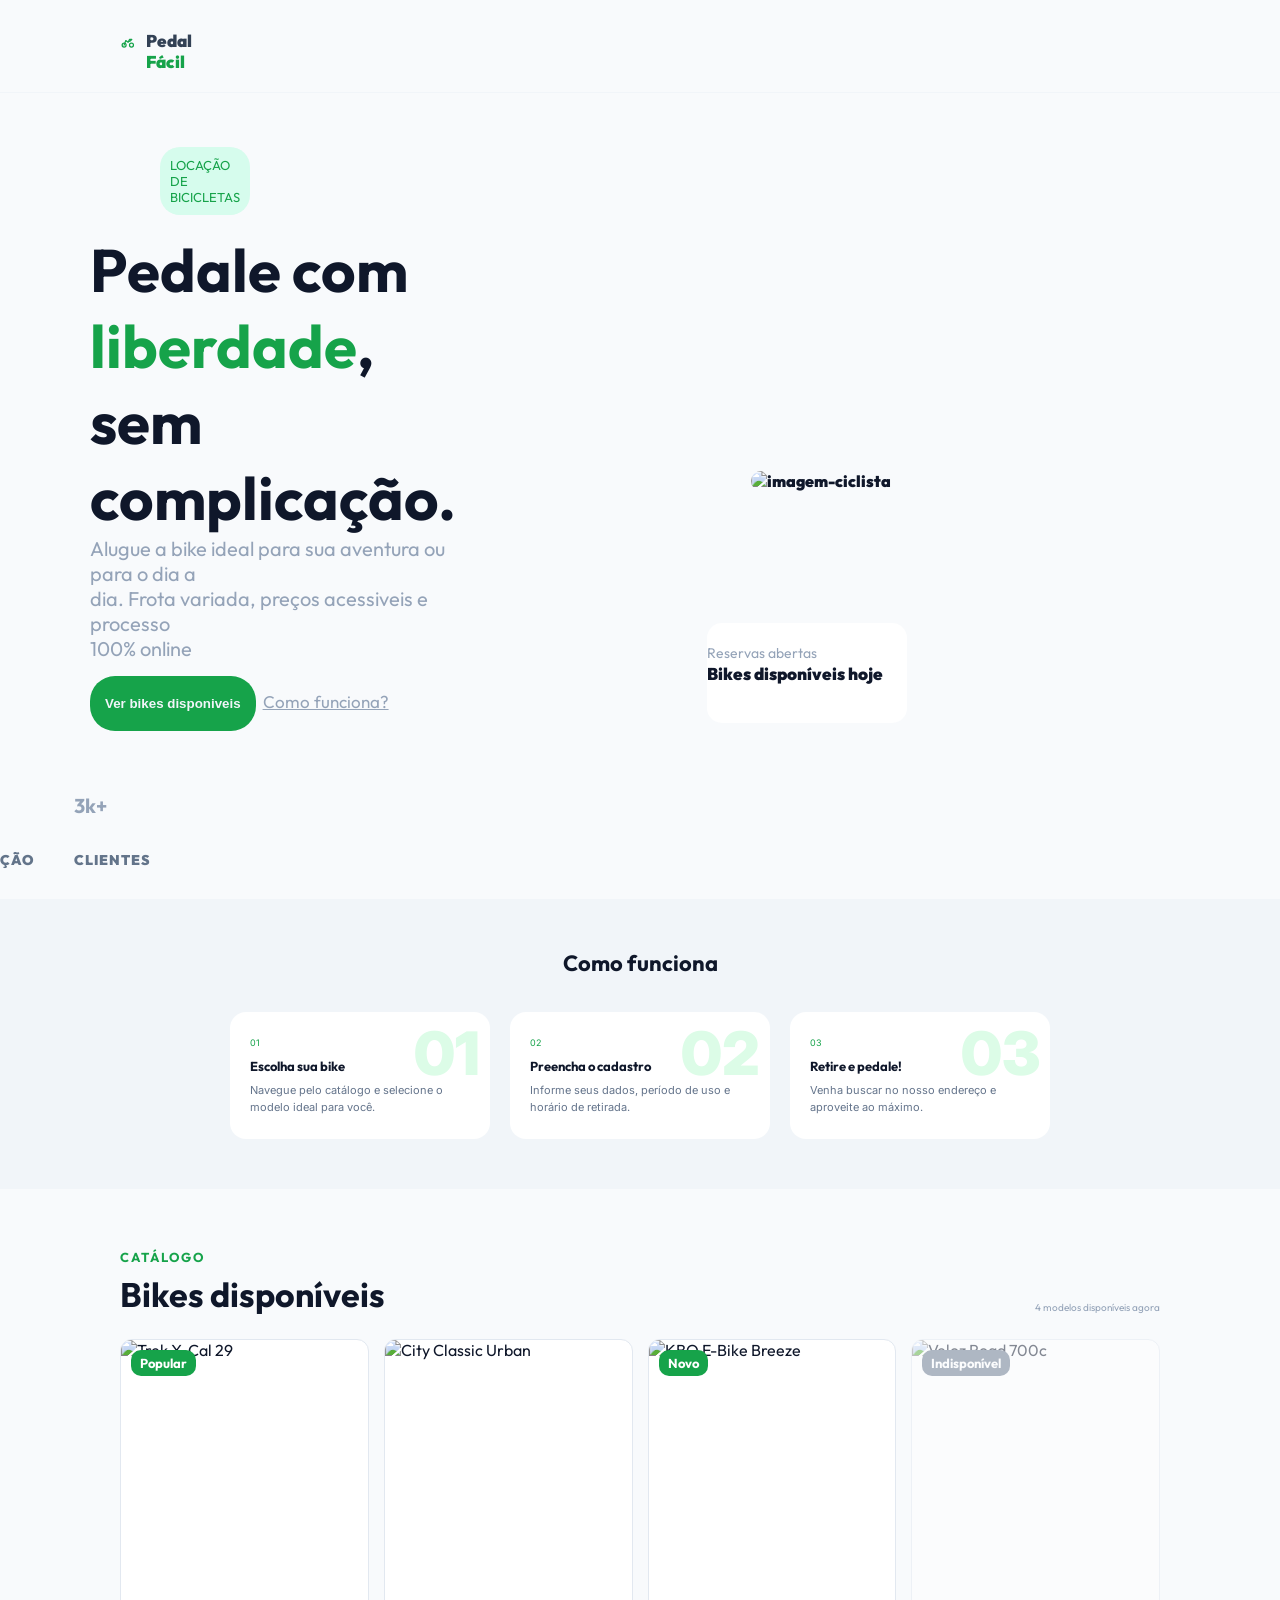
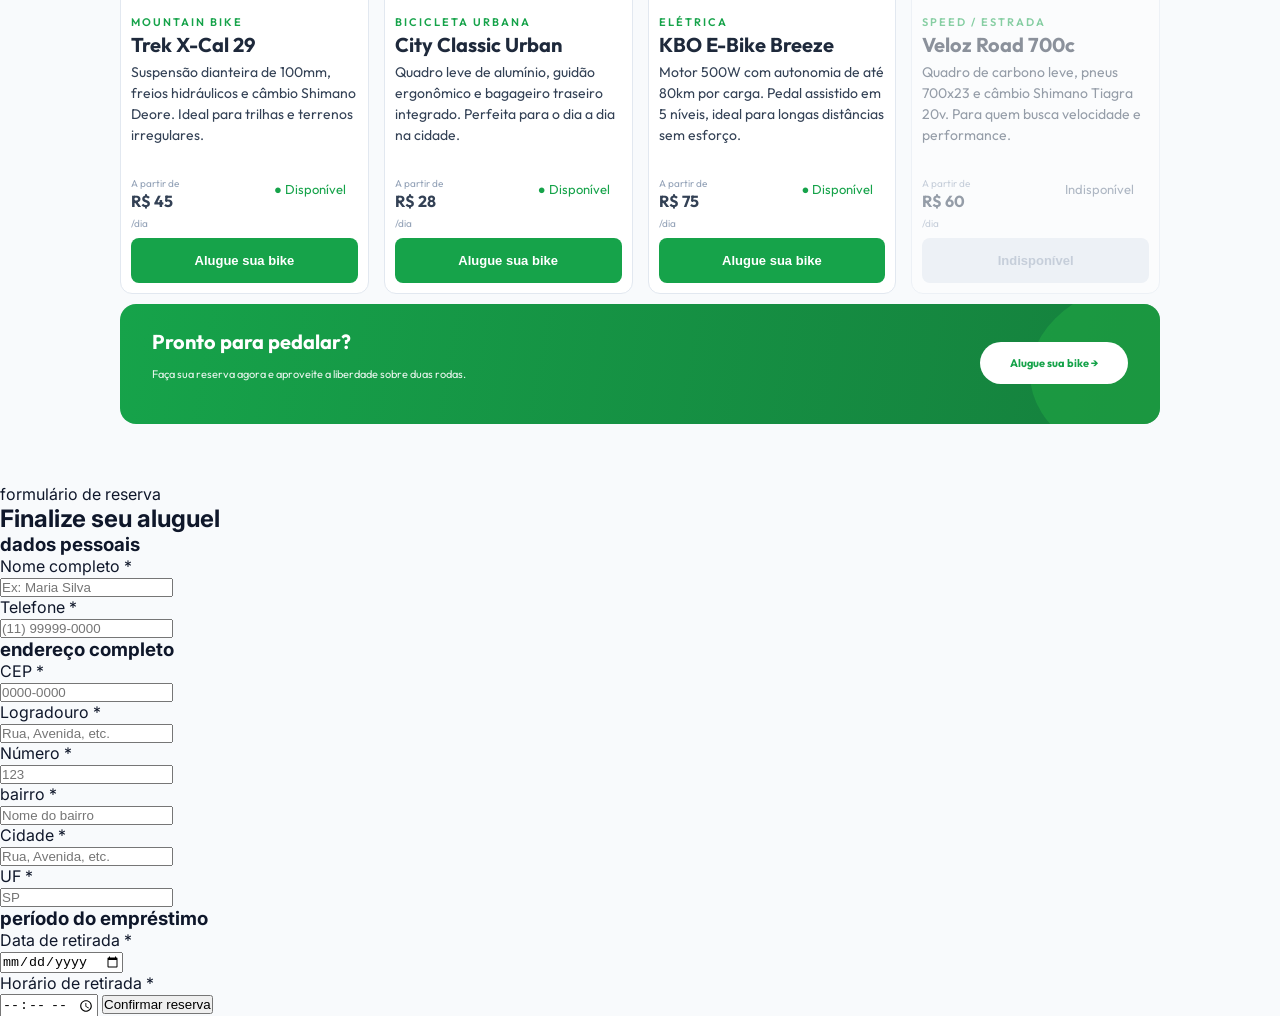
==== index.html @ d7a48561 "Add files via upload" ====
<!DOCTYPE html>
<html lang="pt-br">
<head>
    <meta charset="UTF-8">
    <meta name="viewport" content="width=device-width, initial-scale=1.0">
    <link rel="stylesheet" href="style.css">  
    <link rel="preconnect" href="https://fonts.googleapis.com" />
    <link rel="preconnect" href="https://fonts.gstatic.com" crossorigin />
    <link href="https://fonts.googleapis.com/css2?family=Outfit:wght@300;400;500;600;700;800&family=Inter:wght@300;400;500;600&display=swap" rel="stylesheet" />
    <title></title>
</head>
<body>
    <header class="cabecalho">
            <div class="container">
            <svg class="logo" width="22" height="22" viewBox="0 0 24 24" fill="none" stroke="currentColor" stroke-width="2.2" stroke-linecap="round" stroke-linejoin="round">
            <circle cx="5.5" cy="17.5" r="3.5"/><circle cx="18.5" cy="17.5" r="3.5"/>
            <path d="M5.5 17.5l3-8 4 3 2.5-5H19l-3.5 3.5"/>
          </svg>
            <a href="#" class="logo-pedal">Pedal <span>Fácil</span></a>
                <nav class="menu">
                    <a href="#bikes_disponiveis">Bikes</a>
                    <a href="#como-funciona">Como funciona</a>
                    <a href="#alugar-bikes"><span class="alugar">Alugar</span></a>
                </nav>
            </div>
    </header>

    <main>
        <section class="conteiner_principal">
            <p class="locacao">locação de bicicletas</p>
            <div class="hero-conteudo">
                <h1>Pedale com <br><span>liberdade</span>, <br>sem complicação.</h1>
                <p>Alugue a bike ideal para sua aventura ou para o dia a <br> 
                dia. Frota variada, preços acessiveis e processo <br> 
                100% online</p>

                <button class="botao">Ver bikes disponiveis</button>
                <a href="como funciona">Como funciona?</a>
            </div>

            <section class="estatisticas">

                <div class="estatistica">
                    <h2>50+</h2>
                    <span>BIKES</span>
                </div>
            
                <div class="estatistica">
                    <h2>4.9★</h2>
                    <span>AVALIAÇÃO</span>
                </div>
            
                <div class="estatistica">
                    <h2>3k+</h2>
                    <span>CLIENTES</span>
                </div>
            
            </section>
            
                <section class="imagem-ciclista">
                <img src="./img/ciclista.avif" alt="imagem-ciclista">

                <div class="texto-imagem">
                    <h2>Bikes disponíveis hoje</h2>
                    <p>Reservas abertas</p>

                </div>

            </section>

        </section>

        <section class="como-funciona" id="como-funciona">
            <h2>Como funciona</h2>
        
            <div class="cards">
                <div class="card">
                    <span class="numero-pequeno">01</span>
                    <span class="numero-grande">01</span>
        
                    <h3>Escolha sua bike</h3>
                    <p>Navegue pelo catálogo e selecione o modelo ideal para você.</p>
                </div>
        
                <div class="card">
                    <span class="numero-pequeno">02</span>
                    <span class="numero-grande">02</span>
        
                    <h3>Preencha o cadastro</h3>
                    <p>Informe seus dados, período de uso e horário de retirada.</p>
                </div>
        
                <div class="card">
                    <span class="numero-pequeno">03</span>
                    <span class="numero-grande">03</span>
        
                    <h3>Retire e pedale!</h3>
                    <p>Venha buscar no nosso endereço e aproveite ao máximo.</p>
                </div>
            </div>
        </section>
        

        <section class="bikes_disponiveis" id="bikes_disponiveis">

            <span>Catálogo</span>
            <h2>Bikes disponíveis</h2>
            <p>4 modelos disponíveis agora</p>

            <div class="cards_bikes">

                <div class="card_bike">

                    <div class="imagem-bike">
                        <img src="./img/bike-01.avif" alt="Trek X-Cal 29" class="bike">

                        <div class="categoria">
                            <span class="etiqueta">Popular</span>
                        </div>
                    </div>
                    
                    <div class="meio">
                        <span>Mountain bike</span>
                        <h2>Trek X-Cal 29</h2>
                        <p>
                            Suspensão dianteira de 100mm, freios hidráulicos
                            e câmbio Shimano Deore. Ideal para trilhas e
                            terrenos irregulares.
                        </p>
                    </div>

                    <div class="fim">
                        <div>
                            <span>A partir de</span>
                            <strong>R$ 45</strong>
                            <small>/dia</small>
                        </div>

                        <span class="disponivel">● Disponível</span>
                    </div>

                    <button class="alugue_bike">
                        Alugue sua bike
                    </button>

                </div>

                <div class="card_bike">

                    <div class="imagem-bike">
                        <img src="./img/bike-02.avif" alt="City Classic Urban" class="bike">

                        <div class="categoria">
                        </div>
                    </div>
                    
                    <div class="meio">
                        <span>Bicicleta urbana</span>
                        <h2>City Classic Urban</h2>
                        <p>
                            Quadro leve de alumínio, guidão ergonômico e
                            bagageiro traseiro integrado. Perfeita para
                            o dia a dia na cidade.
                        </p>
                    </div>


                    <div class="fim">
                        <div>
                            <span>A partir de</span>
                            <strong>R$ 28</strong>
                            <small>/dia</small>
                        </div>

                        <span class="disponivel">● Disponível</span>
                    </div>

                    <button class="alugue_bike">
                        Alugue sua bike
                    </button>

                </div>


                
                <div class="card_bike">

                    <div class="imagem-bike">
                        <img src="./img/bike-03.avif" alt="KBO E-Bike Breeze" class="bike">

                        <div class="categoria">
                            <span class="etiqueta">Novo</span>
                        </div>
                    </div>
                    
                    <div class="meio">
                        <span>Elétrica</span>
                        <h2>KBO E-Bike Breeze</h2>
                        <p>
                            Motor 500W com autonomia de até 80km por carga.
                            Pedal assistido em 5 níveis, ideal para longas
                            distâncias sem esforço.
                        </p>
                    </div>

                    <div class="fim">
                        <div>
                            <span>A partir de</span>
                            <strong>R$ 75</strong>
                            <small>/dia</small>
                        </div>

                        <span class="disponivel">● Disponível</span>
                    </div>

                    <button class="alugue_bike">
                        Alugue sua bike
                    </button>

                </div>


                
                <div class="card_bike indisponivel-card">

                    <div class="imagem-bike">
                        <img src="./img/bike-04.avif" alt="Veloz Road 700c" class="bike">

                        <div class="categoria">
                            <span class="etiqueta-indisponivel">
                                Indisponível
                            </span>
                        </div>
                    </div>

                    <div class="meio">
                        <span>Speed / estrada</span>
                        <h2>Veloz Road 700c</h2>
                        <p>
                            Quadro de carbono leve, pneus 700x23 e câmbio
                            Shimano Tiagra 20v. Para quem busca velocidade
                            e performance.
                        </p>
                    </div>

                    <div class="fim">
                        <div>
                            <span>A partir de</span>
                            <strong>R$ 60</strong>
                            <small>/dia</small>
                        </div>

                        <span class="indisponivel-texto">
                            Indisponível
                        </span>
                    </div>

                    <button class="botao-indisponivel">
                        Indisponível
                    </button>

                </div>

            </div>


            <div class="pronto-pedalar">

                <h3>Pronto para pedalar?</h3>

                <span>
                    Faça sua reserva agora e aproveite a liberdade sobre duas rodas.
                </span>

                <p>Alugue sua bike →</p>

            </div>

        </section>

        <section class="alugar-bikes" id="alugar-bikes">
            <span>formulário de reserva</span>
            <h2>Finalize seu aluguel</h2>

            <div class="dados-pessoais">
                <h3>dados pessoais</h3>

                <p>Nome completo *</p>
                <input type="text" id="nome" name="nome" placeholder="Ex: Maria Silva">

                <p>Telefone *</p>
                <input type="tel" name="telefone" id="telefone" placeholder="(11) 99999-0000">
            </div>

            <div class="endereco">
                <h3>endereço completo</h3>

                <p>CEP *</p>
                <input type="number" name="CEP" id="CEP" placeholder="0000-0000">

               <p>Logradouro *</p>
                <input type="text" name="logradouro" id="logradouro" placeholder="Rua, Avenida, etc.">

                <p>Número *</p>
                <input type="number" name="numero" id="numero" placeholder="123">

                <p>bairro *</p>
                <input type="text" name="bairro" id="bairro" placeholder="Nome do bairro">

                <p>Cidade *</p>
                <input type="text" name="saopaulo" id="saopaulo" placeholder="Rua, Avenida, etc.">

                <p>UF *</p>
                <input type="text" name="UF" id="UF" placeholder="SP">
            </div>

            <div class="emprestimo">
                <h3>período do empréstimo</h3>

                <p>Data de retirada *</p>
                <input type="date" name="data" id="data">

                <p>Horário de retirada *</p>
                <input type="time" name="horario-retirada" id="horario-retirada">


                <button class="reserva-bike">Confirmar reserva</button>
            </div>
        </section>

    </main>
</body>
<script src="script.js"></script>
</html>
---- style.css ----
:root {
  --green: #16a34a;
  --green-dark: #15803d;
  --green-light: #dcfce7;
  --green-pale: #f0fdf4;
  --slate-900: #0f172a;
  --slate-700: #334155;
  --slate-500: #64748b;
  --slate-400: #94a3b8;
  --slate-200: #e2e8f0;
  --slate-100: #f1f5f9;
  --white: #ffffff;
  --bg: #f8fafc;
  --font-display: 'Outfit', sans-serif;
  --font-body: 'Inter', sans-serif;
}

*{
    padding: 0;
    margin: 0;
    box-sizing: border-box;
}

body{
    background-color: var(--bg);
    color: var(--slate-900);
    font-family: var(--font-body);
    min-height: 100vh;
}

.cabecalho{
    display: flex;
    align-items: center;
    justify-content: space-between;
    position: relative;
    z-index: 1000;
    top: 0%;
    width: 100%;
    padding: 20px 8%;
    border-bottom: 1px solid var(--slate-100);
}

.logo{
    color: var(--green);
    position: relative;
    left: 19px;
    top: 11px;
}
.logo-pedal{
    font-weight: 900;
    font-family: var(--font-display);
}

.container{
    display: flex;
    gap: 30px;
    font-family: var(--font-body);
}
.container a{
    text-decoration: none;
    color: var(--slate-700);
    margin-top: 10px;
    font-size: 17px;
}
a span{
    color: var(--green);
}

.menu{
    display: flex;
    position: relative;
    margin-left: 70rem;
    gap: 20px;
}
.alugar{
    display: inline-block;
    background-color: var(--green);
    color: var(--green-light);
    padding: 7px 15px;
    text-decoration: none;
    border-radius: 30px;
    transition: 0.7s;
    margin-top: -10px;
    font-size: 16px;
}
.alugar:hover{
    background-color: var(--green);
    transform: scale(1.05);
}

.conteiner_principal{
    display: flex;
    align-items: center;
    justify-content: left;
    font-family: var(--font-display);
    font-weight: 900;
}
.locacao{
    transform: translateX(160px);
    color: var(--green);
    background-color: #d6fced;
    padding: 10px 10px;
    border-radius: 20px;
    text-transform: uppercase;
    font-size: 13px;
    font-weight: normal;
    display: inline-block;
    margin-bottom: 600px;
}
.hero-conteudo{
    font-size: 40px;
    max-width: 650px;
}
.hero-conteudo span{
    color: var(--green);
}
.hero-conteudo p{
    color: var(--slate-400);
    font-size: 20px;
    font-weight: normal;
}
.hero-conteudo a{
    font-size: 17px;
    font-weight: normal;
    color: var(--slate-400);
}

.botao{
    margin-top: 15px;
    padding: 20px 15px;
    background-color: var(--green);
    color: var(--slate-100);
    border: none;
    border-radius: 25px;
    transition: 0.5s;
    font-weight: 800;
}
.botao:hover{
    background-color: var(--green);
    transform: scale(1.05);
}

.estatisticas {
    display: flex;
    gap: 40px;
    margin-top: 700px;
    color: var(--slate-400);
    transform: translate(-600px);
}

.estatistica {
    display: flex;
    flex-direction: column;
    gap: 8px;
}

.estatistica h2 {
    font-size: 20px;
    font-weight: 700;
}

.estatistica span {
    font-size: 14px;
    color: #63748a;
    letter-spacing: 1px;
    margin-top: 25px;
}

.imagem-ciclista{
    display: flex;
    align-items: center;
    gap: 10px;
}

.imagem-ciclista img{
    border-radius: 20px;
    width: 650px;
}
.texto-imagem{
    background-color: #ffffff;
    position: relative;
    align-items: center;
    width: 200px;
    height: 100px;
    right: 44rem;
    top: 12rem;
    border-radius: 15px;
    font-family: var(--font-display);
}
.texto-imagem h2{
    font-size: 17px;
    font-weight: 900;
    margin-top: 40px;
}
.texto-imagem p{
    color: var(--slate-400);
    font-size: 14px;
    font-weight: normal;
    margin-top: -40px;
}

.como-funciona {
    background-color: #f1f5f9;
    padding: 50px 8%;
    margin-top: 30px;
}

.como-funciona h2 {
    text-align: center;
    font-family: var(--font-display);
    font-size: 22px;
    margin-bottom: 35px;
}

.cards {
    display: flex;
    justify-content: center;
    gap: 20px;
}

.card {
    position: relative;
    width: 260px;
    height: 127px;
    background-color: white;
    border-radius: 16px;
    padding: 25px 20px;
    overflow: hidden;
}

.numero-pequeno {
    display: block;
    color: var(--green);
    font-size: 9px;
    margin-bottom: 10px;
}

.numero-grande {
    position: absolute;
    right: 10px;
    top: 5px;
    color: var(--green-light);
    font-size: 60px;
    font-weight: 900;
}

.card h3 {
    font-family: var(--font-display);
    font-size: 13px;
    margin-bottom: 8px;
}

.card p {
    color: var(--slate-500);
    font-size: 11px;
    line-height: 1.5;
    max-width: 200px;
}


.bikes_disponiveis {
    width: 100%;
    max-width: 1100px;
    margin: 60px auto;
    padding: 0 30px;
    box-sizing: border-box;
    font-family: var(--font-display);
}

.bikes_disponiveis > span {
    display: block;
    font-size: 13px;
    font-weight: 700;
    color: var(--green);
    text-transform: uppercase;
    letter-spacing: 2px;
    margin-bottom: 8px;
}

.bikes_disponiveis > h2 {
    margin: 0;
    font-size: 34px;
    font-weight: 700;
}

.bikes_disponiveis > p {
    text-align: right;
    font-size: 10px;
    color: var(--slate-400);
    margin: -15px 0 25px;
}

.cards_bikes {
    display: grid;
    grid-template-columns: repeat(4, minmax(0, 1fr));
    gap: 15px;
}

.card_bike {
    background-color: var(--white);
    border: 1px solid var(--slate-200);
    border-radius: 12px;
    overflow: hidden;
    display: flex;
    flex-direction: column;
    box-sizing: border-box;
    min-width: 0;
    height: 555px;
}

.imagem-bike {
    position: relative;
    width: 100%;
}

.bike {
    width: 100%;
    height: 260px;
    object-fit: cover;
    display: block;
}

.categoria {
    position: absolute;
    top: 10px;
    left: 10px;
    z-index: 2;
}


.etiqueta,
.etiqueta-indisponivel {
    display: inline-block;
    font-size: 13px;
    font-weight: 700;
    padding: 5px 9px;
    border-radius: 10px;
}

.etiqueta {
    background-color: var(--green);
    color: var(--white);
}

.etiqueta-indisponivel {
    background-color: #64748b;
    color: white;
}

.meio {
    padding: 10px;
    flex: 1;
}

.meio span{
    color: var(--green);
    font-size: 11px;
    font-weight: 600;
    text-transform: uppercase;
    letter-spacing: 2px;
}

.meio h2 {
    font-size: 20px;
    color: #1e293b;
    margin: 3px 0 5px;
    line-height: 1.2;
}

.meio p {
    font-size: 14px;
    line-height: 1.5;
    font-weight: 400;
    color: var(--slate-700);
    margin: 0;
}

.fim {
    display: grid;
    grid-template-columns: auto 1fr;
    column-gap: 5px;
    align-items: end;
    padding: 0 10px 7px;
}

.fim span {
    font-size: 10px;
    color: var(--slate-400);
}

.fim strong {
    display: block;
    font-size: 16px;
    font-weight: 700;
    color: var(--slate-700);
}

.fim small {
    font-size: 10px;
    color: var(--slate-400);
}

.disponivel {
    color: var(--green) !important;
    font-size: 13px !important;
    align-self: flex-start;
    margin-left: 90px;
    margin-top: 10px;
}

.indisponivel-texto {
    color: #64748b !important;
    font-size: 13px !important;
    align-self: flex-start;
    margin-left: 90px;
    margin-top: 10px;
}

.alugue_bike {
    border: none;
    margin: 0 10px 10px;
    height: 45px;
    border-radius: 8px;
    background-color: var(--green);
    color: var(--white);
    font-size: 13px;
    font-weight: 600;
    cursor: pointer;
    transition: .2s;
}

.alugue_bike:hover {
    background-color: var(--green-dark);
    transform: translateY(-1px);
}

.indisponivel-card {
    opacity: 0.5;
}

.botao-indisponivel {
    width: calc(100% - 20px);
    height: 45px;
    margin: 0 10px 10px;
    border: none;
    border-radius: 8px;
    background-color: var(--slate-200);
    color: var(--slate-400);
    font-size: 13px;
    font-weight: 600;
    cursor: not-allowed;
}


.pronto-pedalar {
    grid-column: 1 / -1;
    min-height: 120px;
    margin-top: 10px;
    padding: 25px 32px;
    box-sizing: border-box;
    border-radius: 16px;
    background: linear-gradient(100deg, #16a34a, #15803d);
    color: var(--white);
    position: relative;
    overflow: hidden;
}
.pronto-pedalar::before {
    content: "";
    position: absolute;
    width: 300px;
    height: 200px;
    border-radius: 50%;
    background:  rgba(34, 173, 69, 0.5);
    right: -170px;
    top: -30px;
}

.pronto-pedalar h3 {
    margin: 0 0 8px;
    font-size: 20px;
    color: var(--white);
    position: relative;
    z-index: 2;
}

.pronto-pedalar span{
    margin: 0;
    font-size: 11px;
    color: rgba(255, 255, 255, .9);
    position: relative;
    z-index: 2;
}

.pronto-pedalar p:last-child {
    position: absolute;
    right: 32px;
    top: 38px;
    background-color: var(--white);
    color: var(--green);
    padding: 14px 30px;
    border-radius: 25px;
    font-size: 11px;
    font-weight: 700;
    z-index: 3;
}
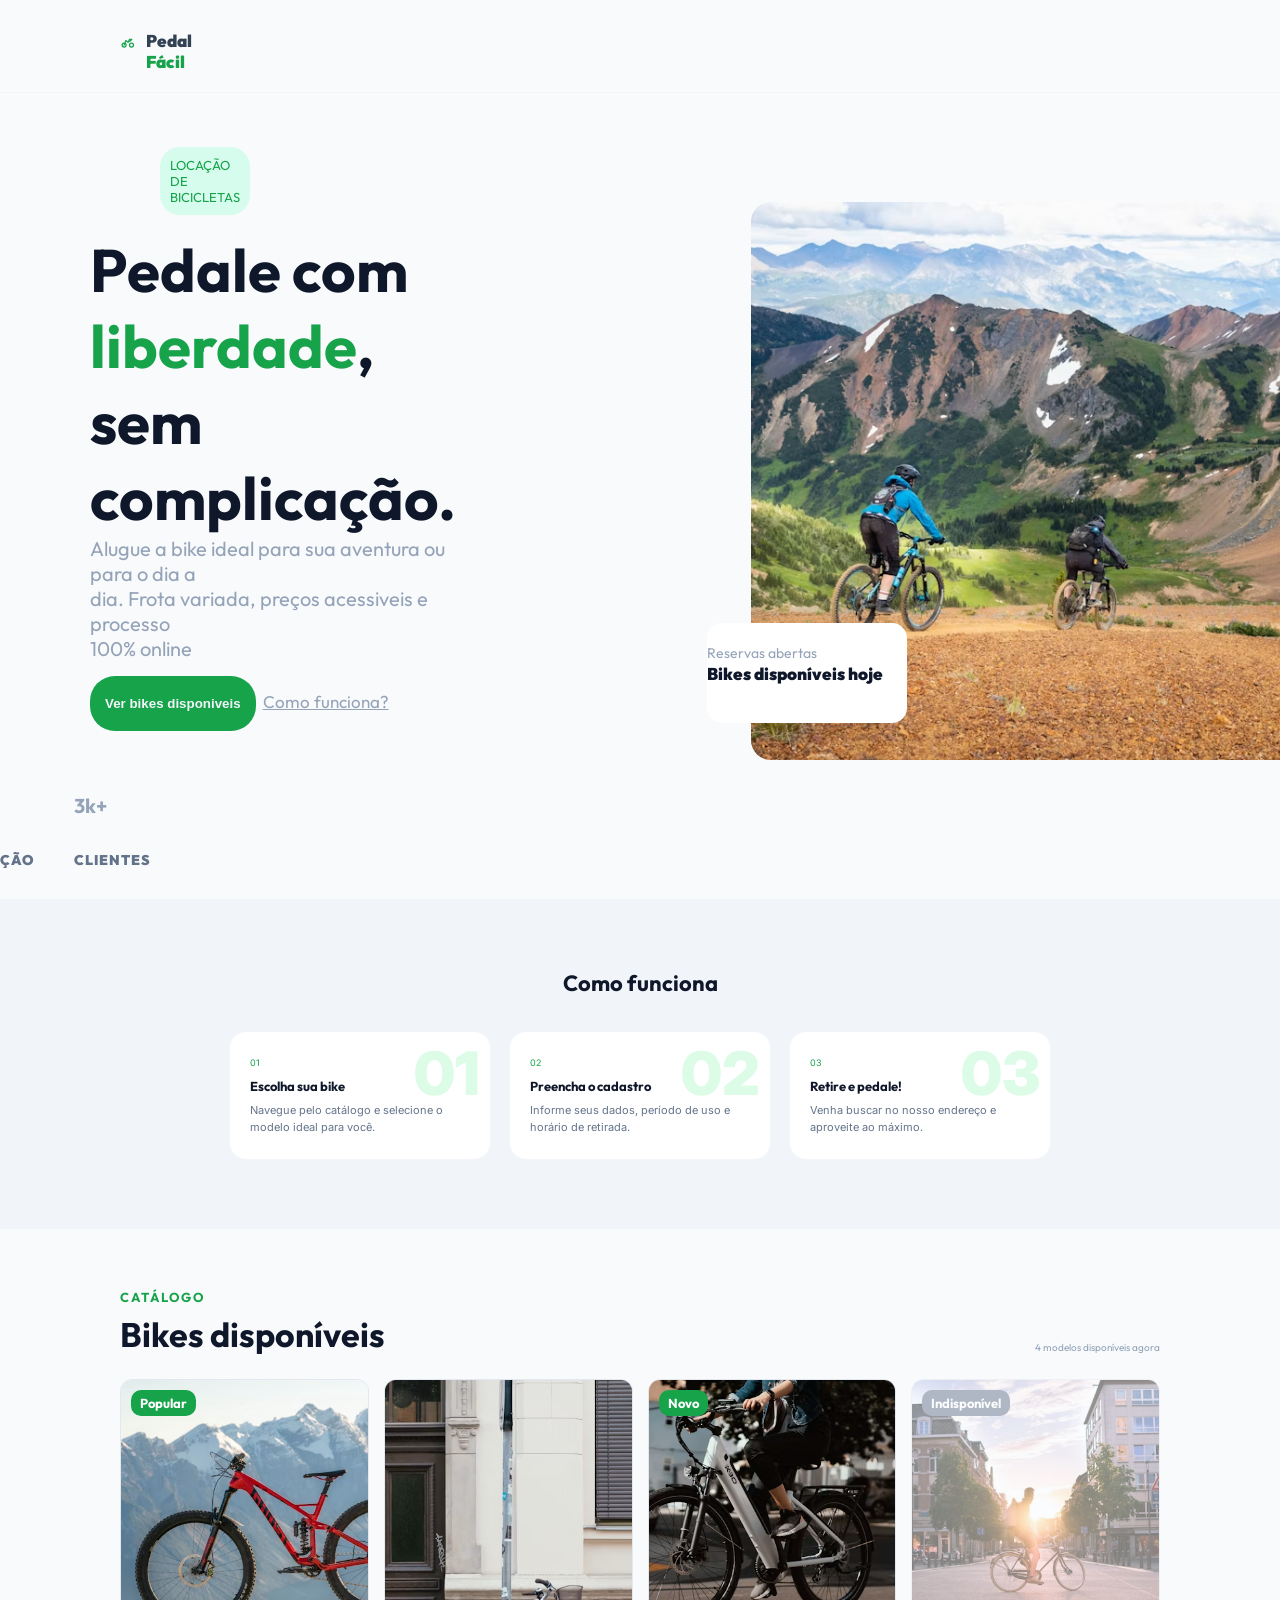
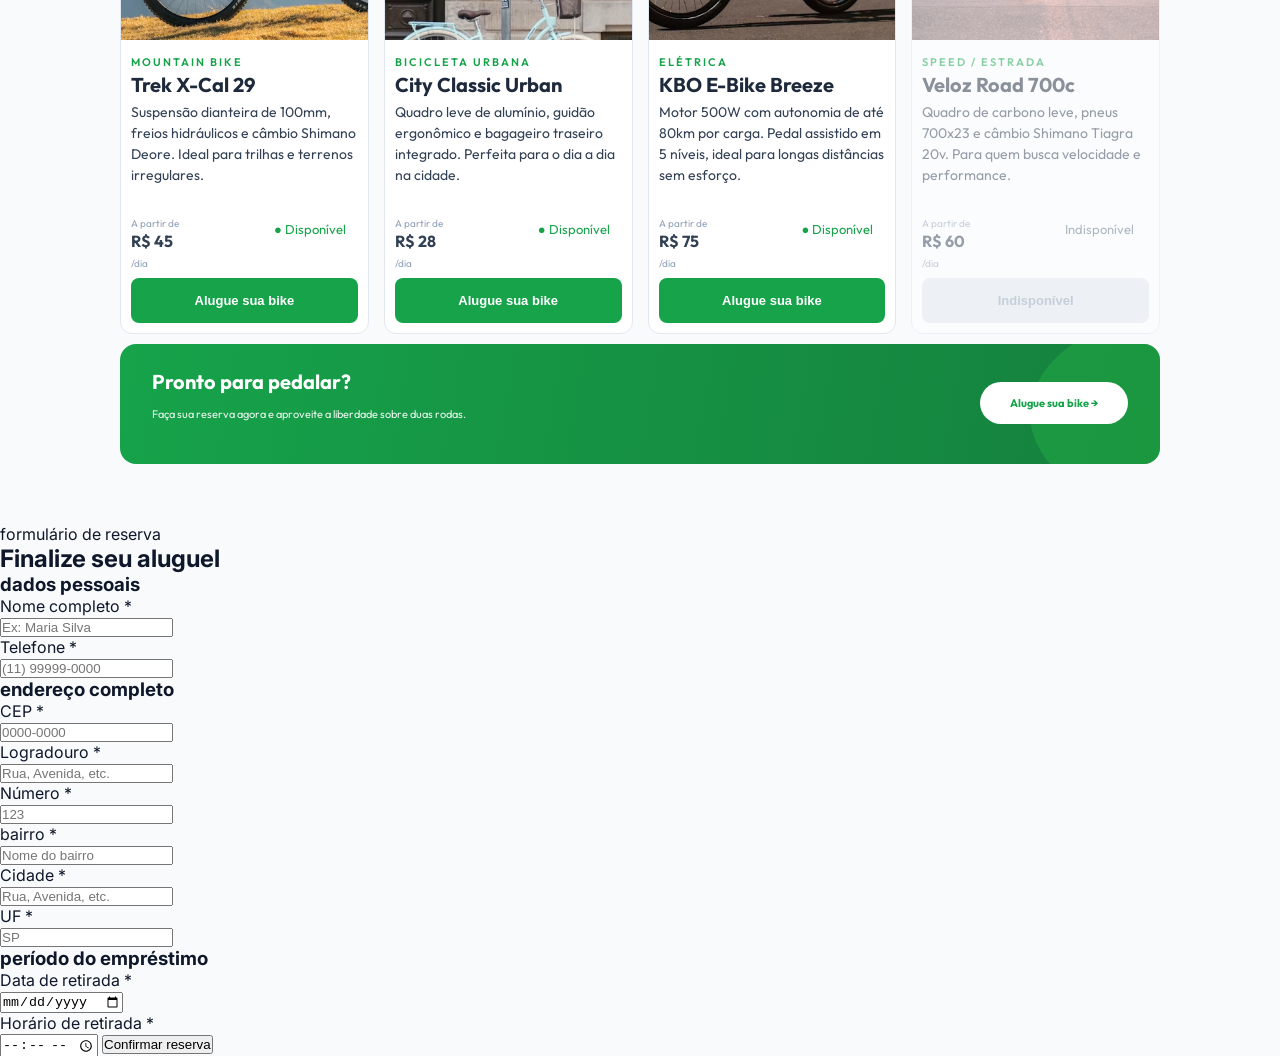
==== commit 6bcc6052: "Criação do projeto pedal fácil" ====
--- a/index.html
+++ b/index.html
@@ -282,6 +282,10 @@
             <span>formulário de reserva</span>
             <h2>Finalize seu aluguel</h2>
 
+            <div class="card-aluguel">
+                
+            </div>
+
             <div class="dados-pessoais">
                 <h3>dados pessoais</h3>
 
@@ -322,7 +326,6 @@
 
                 <p>Horário de retirada *</p>
                 <input type="time" name="horario-retirada" id="horario-retirada">
-
 
                 <button class="reserva-bike">Confirmar reserva</button>
             </div>
--- a/style.css
+++ b/style.css
@@ -201,7 +201,7 @@
 
 .como-funciona {
     background-color: #f1f5f9;
-    padding: 50px 8%;
+    padding: 70px 8%;
     margin-top: 30px;
 }
 
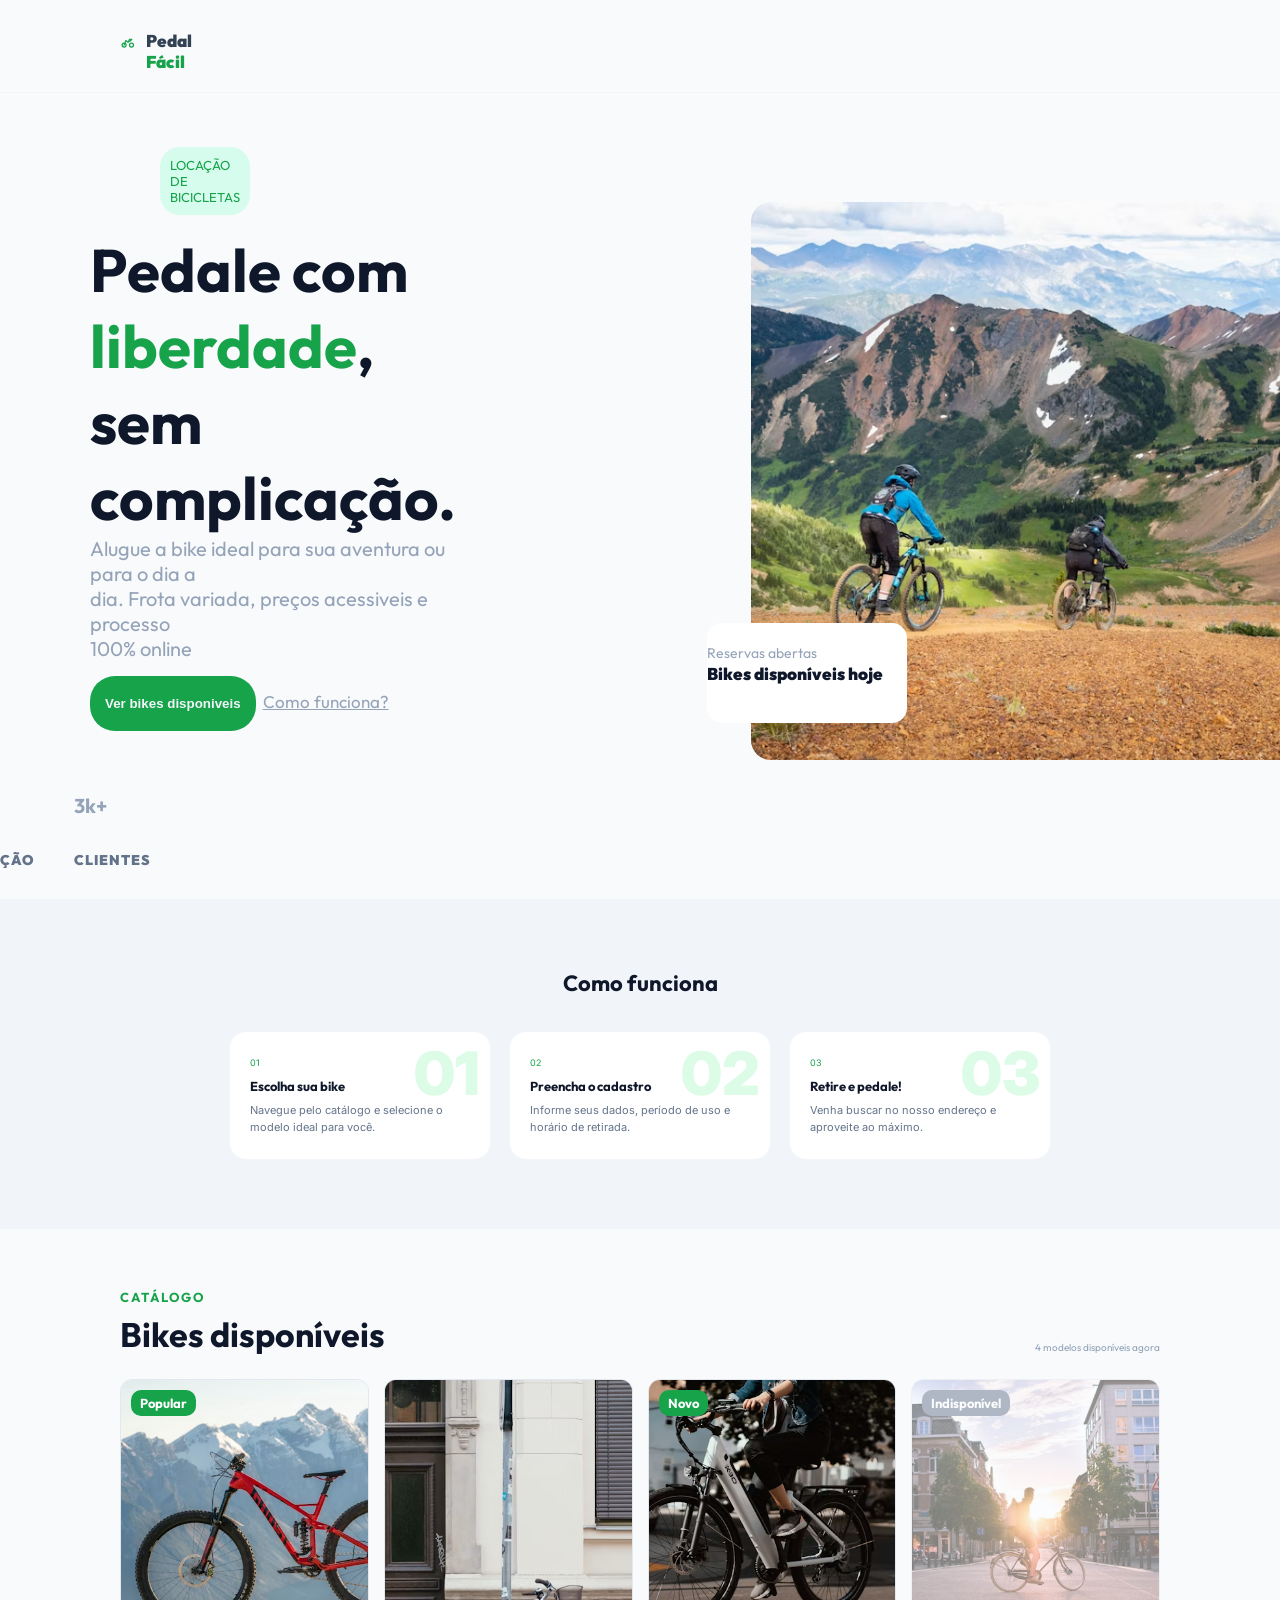
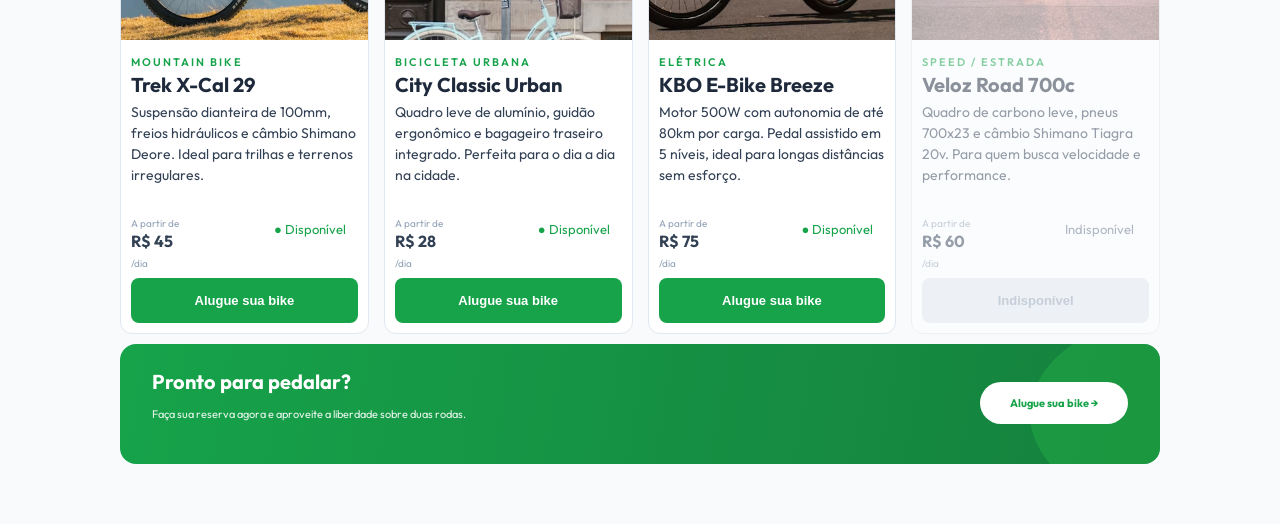
==== commit 3e3f59cd: "Criando a pagina alugar" ====
--- a/index.html
+++ b/index.html
@@ -278,59 +278,6 @@
 
         </section>
 
-        <section class="alugar-bikes" id="alugar-bikes">
-            <span>formulário de reserva</span>
-            <h2>Finalize seu aluguel</h2>
-
-            <div class="card-aluguel">
-                
-            </div>
-
-            <div class="dados-pessoais">
-                <h3>dados pessoais</h3>
-
-                <p>Nome completo *</p>
-                <input type="text" id="nome" name="nome" placeholder="Ex: Maria Silva">
-
-                <p>Telefone *</p>
-                <input type="tel" name="telefone" id="telefone" placeholder="(11) 99999-0000">
-            </div>
-
-            <div class="endereco">
-                <h3>endereço completo</h3>
-
-                <p>CEP *</p>
-                <input type="number" name="CEP" id="CEP" placeholder="0000-0000">
-
-               <p>Logradouro *</p>
-                <input type="text" name="logradouro" id="logradouro" placeholder="Rua, Avenida, etc.">
-
-                <p>Número *</p>
-                <input type="number" name="numero" id="numero" placeholder="123">
-
-                <p>bairro *</p>
-                <input type="text" name="bairro" id="bairro" placeholder="Nome do bairro">
-
-                <p>Cidade *</p>
-                <input type="text" name="saopaulo" id="saopaulo" placeholder="Rua, Avenida, etc.">
-
-                <p>UF *</p>
-                <input type="text" name="UF" id="UF" placeholder="SP">
-            </div>
-
-            <div class="emprestimo">
-                <h3>período do empréstimo</h3>
-
-                <p>Data de retirada *</p>
-                <input type="date" name="data" id="data">
-
-                <p>Horário de retirada *</p>
-                <input type="time" name="horario-retirada" id="horario-retirada">
-
-                <button class="reserva-bike">Confirmar reserva</button>
-            </div>
-        </section>
-
     </main>
 </body>
 <script src="script.js"></script>
